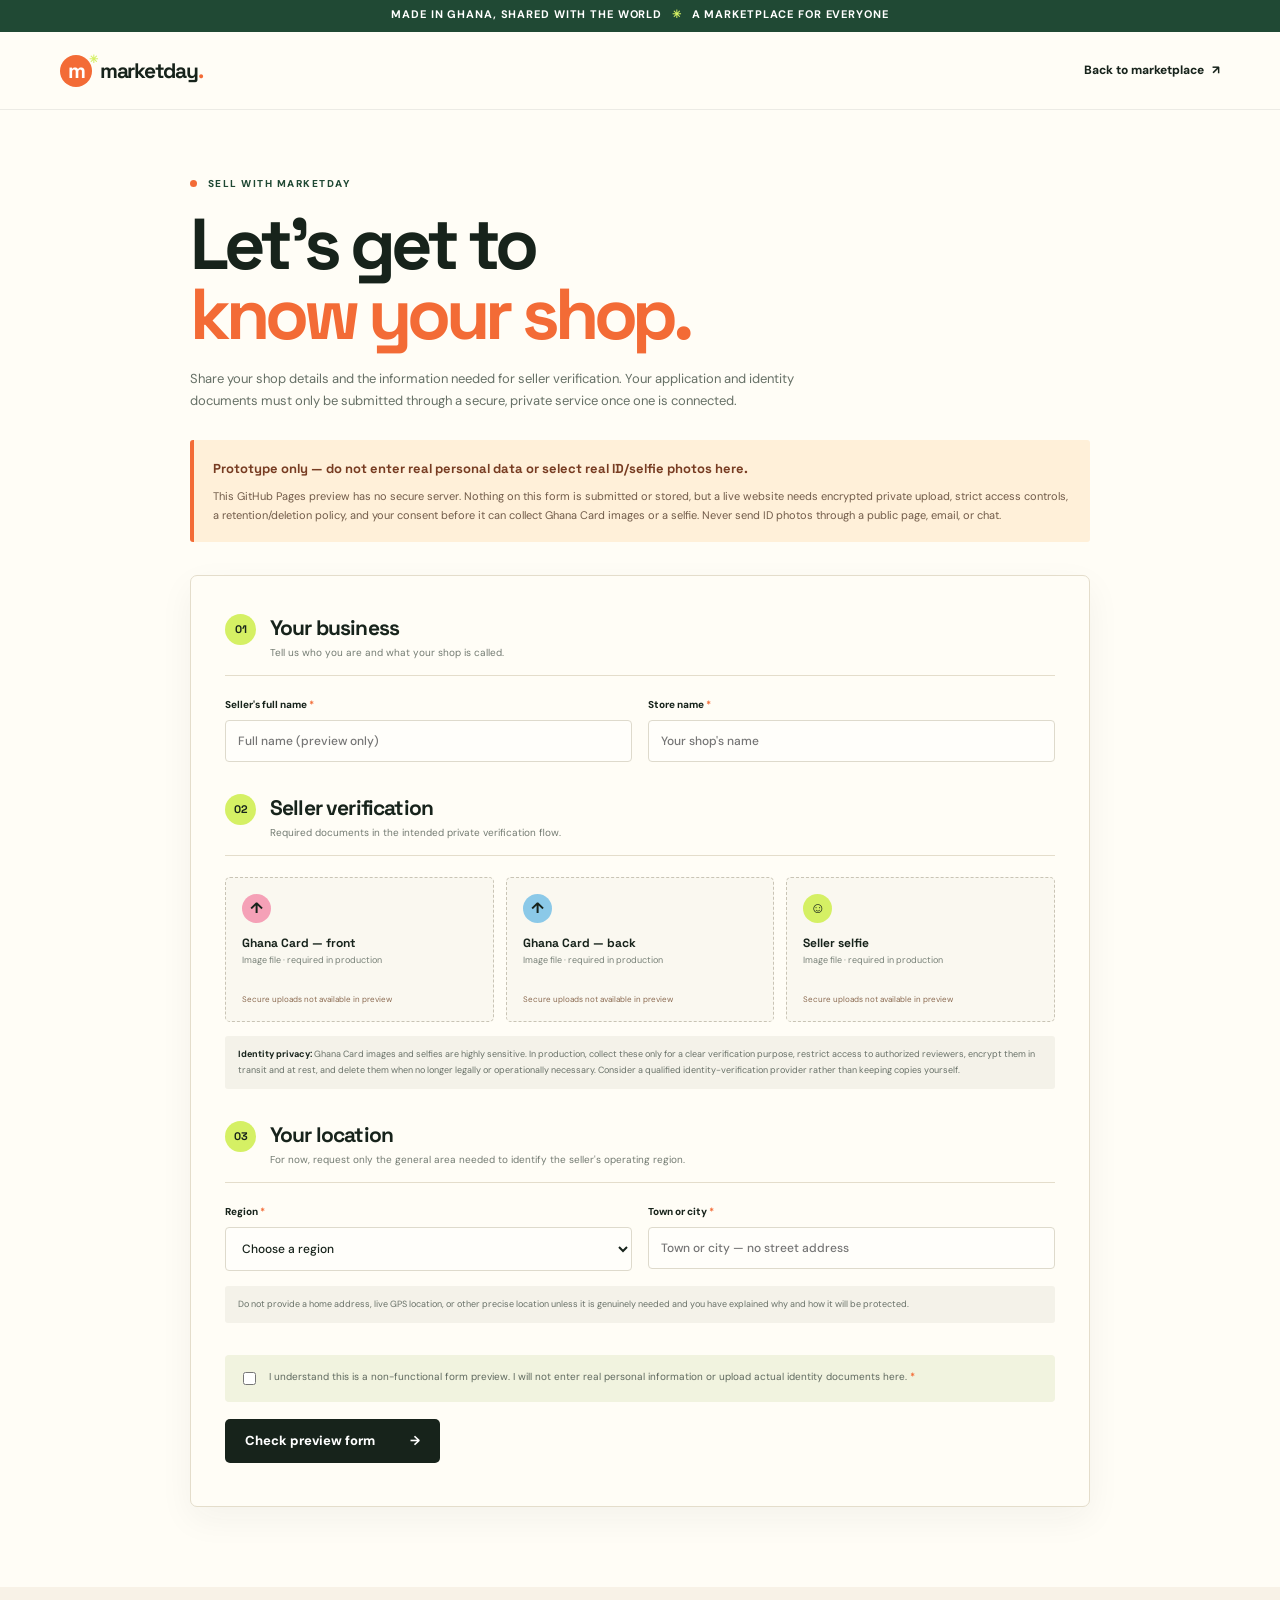
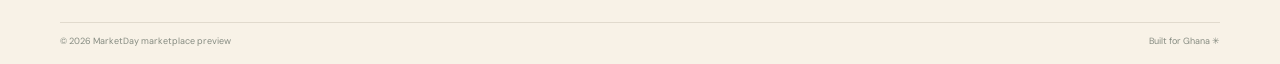
==== seller-application.html @ 26b89ad7 "Add privacy-conscious seller application form preview" ====
<!doctype html>
<html lang="en">
<head>
  <meta charset="utf-8">
  <meta name="viewport" content="width=device-width, initial-scale=1">
  <meta name="theme-color" content="#fbf2df">
  <meta name="description" content="Seller application form preview for MarketDay Ghana.">
  <title>Apply as a seller — MarketDay</title>
  <link rel="preconnect" href="https://fonts.googleapis.com">
  <link rel="preconnect" href="https://fonts.gstatic.com" crossorigin>
  <link href="https://fonts.googleapis.com/css2?family=DM+Sans:wght@400;500;600;700;800&family=Space+Grotesk:wght@500;600;700&display=swap" rel="stylesheet">
  <link rel="stylesheet" href="styles.css">
  <link rel="stylesheet" href="seller-application.css">
</head>
<body>
  <div class="announcement">Made in Ghana, shared with the world <span aria-hidden="true">✳</span> A marketplace for everyone</div>
  <header class="site-header">
    <a class="brand" href="index.html" aria-label="MarketDay home"><span class="brand-mark">m<span>✳</span></span><span>marketday<span class="brand-dot">.</span></span></a>
    <a class="text-link" href="index.html#seller-tools">Back to marketplace <span aria-hidden="true">↗</span></a>
  </header>
  <main class="seller-apply page-wrap">
    <div class="seller-apply-heading">
      <p class="eyebrow"><span class="eyebrow-dot"></span> SELL WITH MARKETDAY</p>
      <h1>Let's get to<br><span>know your shop.</span></h1>
      <p>Share your shop details and the information needed for seller verification. Your application and identity documents must only be submitted through a secure, private service once one is connected.</p>
    </div>

    <aside class="privacy-warning" role="note">
      <strong>Prototype only — do not enter real personal data or select real ID/selfie photos here.</strong>
      <p>This GitHub Pages preview has no secure server. Nothing on this form is submitted or stored, but a live website needs encrypted private upload, strict access controls, a retention/deletion policy, and your consent before it can collect Ghana Card images or a selfie. Never send ID photos through a public page, email, or chat.</p>
    </aside>

    <form class="seller-form" id="seller-application-form">
      <div class="form-section-title"><span>01</span><div><h2>Your business</h2><p>Tell us who you are and what your shop is called.</p></div></div>
      <div class="form-fields two-columns">
        <label for="seller-full-name">Seller's full name <span>*</span><input id="seller-full-name" name="fullName" required maxlength="120" autocomplete="name" placeholder="Full name (preview only)"></label>
        <label for="seller-store-name">Store name <span>*</span><input id="seller-store-name" name="storeName" required maxlength="100" placeholder="Your shop's name"></label>
      </div>

      <div class="form-section-title"><span>02</span><div><h2>Seller verification</h2><p>Required documents in the intended private verification flow.</p></div></div>
      <div class="document-grid">
        <label class="upload-field" for="ghana-card-front"><span class="upload-icon">↑</span><strong>Ghana Card — front</strong><small>Image file · required in production</small><input type="file" id="ghana-card-front" name="ghanaCardFront" accept="image/*" disabled><span class="upload-state">Secure uploads not available in preview</span></label>
        <label class="upload-field" for="ghana-card-back"><span class="upload-icon">↑</span><strong>Ghana Card — back</strong><small>Image file · required in production</small><input type="file" id="ghana-card-back" name="ghanaCardBack" accept="image/*" disabled><span class="upload-state">Secure uploads not available in preview</span></label>
        <label class="upload-field" for="seller-selfie"><span class="upload-icon">☺</span><strong>Seller selfie</strong><small>Image file · required in production</small><input type="file" id="seller-selfie" name="selfie" accept="image/*" disabled><span class="upload-state">Secure uploads not available in preview</span></label>
      </div>
      <p class="data-minimization"><strong>Identity privacy:</strong> Ghana Card images and selfies are highly sensitive. In production, collect these only for a clear verification purpose, restrict access to authorized reviewers, encrypt them in transit and at rest, and delete them when no longer legally or operationally necessary. Consider a qualified identity-verification provider rather than keeping copies yourself.</p>

      <div class="form-section-title location-title"><span>03</span><div><h2>Your location</h2><p>For now, request only the general area needed to identify the seller's operating region.</p></div></div>
      <div class="form-fields two-columns">
        <label for="seller-region">Region <span>*</span><select id="seller-region" name="region" required><option value="">Choose a region</option><option>Ahafo</option><option>Ashanti</option><option>Bono</option><option>Bono East</option><option>Central</option><option>Eastern</option><option>Greater Accra</option><option>North East</option><option>Northern</option><option>Oti</option><option>Savannah</option><option>Upper East</option><option>Upper West</option><option>Volta</option><option>Western</option><option>Western North</option></select></label>
        <label for="seller-town">Town or city <span>*</span><input id="seller-town" name="town" required maxlength="100" autocomplete="address-level2" placeholder="Town or city — no street address"></label>
      </div>
      <p class="location-note">Do not provide a home address, live GPS location, or other precise location unless it is genuinely needed and you have explained why and how it will be protected.</p>

      <label class="consent-row"><input type="checkbox" id="seller-consent" required><span>I understand this is a non-functional form preview. I will not enter real personal information or upload actual identity documents here. <b>*</b></span></label>
      <button class="button button-dark seller-submit" type="submit">Check preview form <span aria-hidden="true">→</span></button>
      <p class="seller-form-status" id="seller-form-status" role="status" aria-live="polite"></p>
    </form>
  </main>
  <footer class="site-footer seller-apply-footer"><div class="footer-bottom"><span>© 2026 MarketDay marketplace preview</span><span>Built for Ghana ✳</span></div></footer>
  <script src="seller-application.js"></script>
</body>
</html>
---- styles.css ----
@import url('https://fonts.googleapis.com/css2?family=DM+Sans:wght@400;500;600;700;800&family=Space+Grotesk:wght@500;600;700&display=swap');
:root{--ink:#17231b;--cream:#fbf2df;--paper:#fffdf6;--orange:#f36b36;--lime:#d5f064;--pink:#f5a1b7;--blue:#8bc9e8;--green:#204934;--muted:#6d766d;--line:#e4ddcb;--heading:'Space Grotesk',sans-serif;--body:'DM Sans',sans-serif}*{box-sizing:border-box}html{scroll-behavior:smooth;scroll-padding-top:90px}body{margin:0;background:var(--paper);color:var(--ink);font-family:var(--body);font-size:15px;line-height:1.55}button,input,select,textarea{font:inherit}button,a{-webkit-tap-highlight-color:transparent}a{color:inherit;text-decoration:none}.page-wrap{width:min(1160px,calc(100% - 64px));margin-inline:auto}.announcement{min-height:32px;background:var(--green);color:white;text-align:center;padding:6px 16px;font-size:11px;letter-spacing:.08em;font-weight:700;text-transform:uppercase}.announcement span{color:var(--lime);padding:0 6px}.site-header{height:78px;padding:0 max(calc((100vw - 1160px)/2),32px);display:flex;align-items:center;justify-content:space-between;background:var(--paper);position:sticky;top:0;z-index:5;border-bottom:1px solid rgba(23,35,27,.08)}.brand{font:700 21px var(--heading);display:inline-flex;align-items:center;gap:8px;letter-spacing:-.06em}.brand-mark{background:var(--orange);color:white;border-radius:50%;width:32px;height:32px;display:grid;place-items:center;font:700 21px var(--heading);letter-spacing:-.1em;position:relative}.brand-mark span{font-size:11px;color:var(--lime);position:absolute;right:-4px;top:-3px}.brand-dot{color:var(--orange)}.main-nav{display:flex;gap:35px;font-size:13px;font-weight:700}.main-nav a:hover,.text-link:hover,.footer-links a:hover{color:var(--orange)}.button{border:0;border-radius:5px;padding:14px 20px;display:inline-flex;align-items:center;justify-content:center;gap:23px;font-size:13px;line-height:1.2;font-weight:800;cursor:pointer;transition:transform .2s,background .2s}.button:hover{transform:translateY(-2px)}.button-dark{background:var(--ink);color:white}.button-dark:hover{background:var(--green)}.button-light{background:var(--lime);color:var(--ink)}.header-cta{padding:11px 15px;gap:12px;font-size:12px}.hero{min-height:560px;display:grid;grid-template-columns:1fr .92fr;align-items:center;gap:25px;padding-top:48px;padding-bottom:50px}.hero-copy{padding:20px 0}.eyebrow{font-size:10px;font-weight:800;letter-spacing:.15em;margin:0 0 17px;color:var(--green)}.eyebrow-dot{display:inline-block;width:7px;height:7px;border-radius:50%;background:var(--orange);margin-right:7px}.hero h1,.section-heading h2,.how-heading h2,.promoter-copy h2,.seller-copy h2,.community-cta h2{font:700 clamp(46px,6.2vw,77px)/.99 var(--heading);letter-spacing:-.07em;margin:0}.hero h1 span,.section-heading h2 span,.how-heading h2 span,.promoter-copy h2 span,.seller-copy h2 span,.community-cta h2 span{color:var(--orange)}.hero-intro{max-width:440px;color:#586359;font-size:16px;line-height:1.75;margin:21px 0 25px}.hero-actions{display:flex;align-items:center;gap:23px}.text-link{font-size:12px;font-weight:800;display:inline-flex;align-items:center;gap:8px}.hero-proof{display:flex;align-items:center;gap:13px;margin-top:35px}.avatar-stack{display:flex;padding-left:4px}.avatar-stack span{width:30px;height:30px;margin-left:-4px;border:2px solid var(--paper);border-radius:50%;background:var(--pink);display:grid;place-items:center;font-size:8px;font-weight:800}.avatar-stack span:nth-child(2){background:var(--lime)}.avatar-stack span:nth-child(3){background:var(--blue)}.avatar-stack span:nth-child(4){background:var(--orange);color:white}.hero-proof p{font-size:10px;line-height:1.5;color:var(--muted);margin:0}.hero-proof strong{color:var(--ink);font-size:11px}.hero-art{height:450px;max-width:500px;width:100%;margin-left:auto;background:#f9ad55;position:relative;overflow:hidden;border-radius:48% 48% 7px 7px;isolation:isolate}.hero-art:before{content:'';position:absolute;inset:30px 26px 0;background:#f8cb77;border-radius:48% 48% 0 0}.art-sun{position:absolute;width:118px;height:118px;border-radius:50%;background:var(--pink);top:52px;right:76px}.art-bag{position:absolute;z-index:2;width:195px;height:213px;background:var(--orange);left:calc(50% - 98px);top:161px;border-radius:14px 14px 34px 34px;transform:rotate(-5deg);box-shadow:10px 12px 0 rgba(68,62,29,.12)}.bag-handle{position:absolute;width:89px;height:63px;border:12px solid #9d432b;border-bottom:0;border-radius:50px 50px 0 0;left:53px;top:-47px}.bag-face{position:absolute;color:#f8d76e;font-size:56px;font-weight:bold;top:36px;left:65px}.bag-label{position:absolute;bottom:22px;left:0;right:0;text-align:center;font:700 18px/.9 var(--heading);letter-spacing:.07em;color:#fff4d1}.art-card{position:absolute;z-index:3;top:150px;left:30px;width:105px;height:100px;background:var(--green);border-radius:7px;transform:rotate(-12deg);color:white;padding:13px;font:700 13px/1.05 var(--heading)}.card-spark{display:block;color:var(--lime);font-size:22px;text-align:right}.art-pot{position:absolute;z-index:3;bottom:39px;left:34px;width:105px;height:130px}.pot-body{position:absolute;bottom:0;left:14px;width:77px;height:74px;background:#d95a38;border-radius:12px 12px 28px 28px}.pot-body:before{content:'';position:absolute;width:82px;height:13px;border-radius:50%;background:#a94731;top:-4px;left:-3px}.pot-leaf{position:absolute;width:17px;height:62px;background:var(--green);border-radius:100% 0 100% 0;bottom:65px;left:45px;transform-origin:bottom}.leaf-a{transform:rotate(-38deg)}.leaf-b{transform:rotate(0)}.leaf-c{transform:rotate(38deg)}.art-note{position:absolute;z-index:3;font:700 13px/1.08 var(--heading);letter-spacing:.06em;color:var(--green)}.note-one{right:25px;top:87px;transform:rotate(8deg)}.note-one span{font-size:20px;color:var(--orange)}.note-two{right:32px;bottom:67px;transform:rotate(-8deg);color:#873f2a}.note-two span{font-size:20px;color:var(--green)}.floating-tag{position:absolute;z-index:4;right:25px;bottom:30px;background:var(--lime);padding:9px 13px;font-size:9px;font-weight:700;line-height:1.1;transform:rotate(6deg);box-shadow:3px 4px 0 rgba(23,35,27,.1)}.floating-tag b{font-size:12px}.art-star{position:absolute;color:white;z-index:3}.star-one{font-size:25px;top:46px;left:60px}.star-two{font-size:21px;right:90px;bottom:132px;color:var(--orange)}.ticker{overflow:hidden;background:var(--lime);height:45px;display:flex;align-items:center;white-space:nowrap}.ticker div{font:700 12px var(--heading);letter-spacing:.12em;word-spacing:5px;animation:marquee 35s linear infinite}.ticker span{color:var(--orange);padding:0 10px}@keyframes marquee{to{transform:translateX(-30%)}}.market-section{padding-top:96px;padding-bottom:93px}.section-heading{display:flex;align-items:end;justify-content:space-between}.section-heading h2{font-size:48px}.section-heading .eyebrow{margin-bottom:13px}.desktop-link{margin-bottom:7px}.category-row{display:flex;gap:9px;overflow-x:auto;margin:27px 0 24px;padding-bottom:5px}.category{white-space:nowrap;border:1px solid var(--line);border-radius:30px;background:transparent;padding:9px 14px;font-size:11px;font-weight:700;color:#5a625b;cursor:pointer}.category.active,.category:hover{background:var(--ink);color:white;border-color:var(--ink)}.product-grid{display:grid;grid-template-columns:repeat(4,1fr);gap:17px}.product-card{min-width:0}.product-image{height:245px;border-radius:6px;position:relative;overflow:hidden;display:flex;align-items:center;justify-content:center}.image-kente{background:#e8c456}.product-badge{position:absolute;z-index:1;top:12px;left:12px;padding:5px 8px;background:var(--paper);font-size:8px;font-weight:800;letter-spacing:.08em;border-radius:2px}.badge-lime{background:var(--lime)}.badge-pink{background:#ffcad4}.fabric-art{height:170px;width:145px;background:repeating-linear-gradient(0deg,#ea603d 0 14px,#f5d252 14px 29px,#244f36 29px 43px,#ef9a37 43px 55px);border:6px solid #f8e9ba;border-radius:7px 7px 24px 24px;box-shadow:9px 10px 0 rgba(79,55,17,.13);display:grid;place-content:center;text-align:center;font:700 17px var(--heading);color:#fff3d4;transform:rotate(-7deg);letter-spacing:.08em}.fabric-art small{font-size:9px;letter-spacing:0}.image-spark{position:absolute;right:30px;top:39px;color:#fff;font-size:29px}.image-ceramic{background:#bce0d4;gap:13px;align-items:end;padding-bottom:35px}.vase{position:relative;background:#e67649;box-shadow:7px 7px 0 rgba(28,78,59,.12)}.vase:before{content:'';position:absolute;top:-17px;left:30%;width:40%;height:24px;background:inherit;border-radius:8px 8px 0 0}.vase-one{width:75px;height:125px;border-radius:23px 23px 30px 30px;transform:rotate(-4deg)}.vase-two{width:67px;height:91px;border-radius:18px 18px 28px 28px;background:#f3cb62;transform:rotate(5deg)}.ceramic-sun{position:absolute;top:29px;right:31px;color:#fff4d6;font-size:37px}.image-body{background:#f5acb8}.bottle{width:93px;height:151px;background:#be5f34;border-radius:11px 11px 15px 15px;position:absolute;left:35%;top:58px;box-shadow:8px 9px 0 rgba(109,49,38,.14);display:grid;place-items:center}.bottle:before{content:'';position:absolute;width:35px;height:25px;top:-25px;left:29px;background:#434b35;border-radius:5px 5px 0 0}.bottle span{text-align:center;color:#fff1c8;font:700 15px/1.1 var(--heading);letter-spacing:.07em}.bottle small{font:500 9px var(--body);letter-spacing:.1em}.body-flower{position:absolute;right:32px;top:73px;font-size:42px;color:var(--orange)}.body-copy{position:absolute;left:13px;bottom:17px;font:700 9px/1.1 var(--heading);letter-spacing:.09em;color:#873f2a;transform:rotate(-8deg)}.image-spice{background:#9e4d35}.spice-jar{position:relative;width:110px;height:138px;background:#f1bf4a;border-radius:9px 9px 18px 18px;box-shadow:8px 9px 0 rgba(48,24,17,.2);display:grid;place-items:center;margin-top:25px}.jar-lid{position:absolute;top:-18px;width:118px;height:22px;background:#3d4933;border-radius:5px}.jar-label{background:#fff1d2;width:83px;text-align:center;padding:14px 4px;color:#9e4d35;font:700 15px var(--heading);transform:rotate(-3deg)}.jar-label small{font-size:9px}.pepper{position:absolute;color:#edca5a;font-size:30px}.pepper-one{left:32px;top:48px}.pepper-two{right:30px;bottom:35px}.product-meta{display:flex;justify-content:space-between;gap:8px;align-items:start;padding:13px 0 8px}.shop-name{font-size:9px;letter-spacing:.08em;text-transform:uppercase;font-weight:800;color:#798174;margin:0 0 4px}.product-meta h3{font:700 14px var(--heading);margin:0;letter-spacing:-.03em}.product-meta>strong{font-size:12px;white-space:nowrap;padding-top:12px}.share-product{background:transparent;border:0;padding:4px 0;color:var(--orange);font-size:15px;font-weight:700;cursor:pointer}.share-product span{color:#717a70;font-size:10px;font-weight:700;margin-left:4px}.demo-note{font-size:10px;color:#7a8179;margin:17px 0 0}.demo-note span{color:var(--orange)}.how-section{background:#f8f2e7;padding:82px 0 86px}.how-inner{display:grid;grid-template-columns:.75fr 1.7fr;gap:66px;align-items:center}.how-heading h2{font-size:48px}.how-heading>p:last-child{font-size:13px;color:var(--muted);max-width:260px;line-height:1.7;margin-top:17px}.steps{display:grid;grid-template-columns:repeat(3,1fr);gap:16px}.steps article{position:relative;border-top:1px solid #dcd5c7;padding:22px 10px 0 0}.step-number{font-size:9px;color:#8f968d;font-weight:800;letter-spacing:.08em}.step-icon{width:43px;height:43px;border-radius:50%;display:grid;place-items:center;margin:15px 0 14px;font-size:22px}.icon-shop{background:var(--pink)}.icon-seller{background:var(--lime)}.icon-promote{background:var(--blue)}.steps h3{font:700 16px var(--heading);margin:0 0 8px}.steps p{font-size:11px;color:#6b746b;line-height:1.7;min-height:55px;margin:0 0 11px}.steps a{font-size:10px;font-weight:800;color:var(--green)}.promoter-section{display:grid;grid-template-columns:1fr 1fr;gap:90px;align-items:center;padding-top:100px;padding-bottom:100px}.promoter-visual{height:390px;background:#b9dbe8;position:relative;overflow:hidden;border-radius:50% 50% 7px 7px;max-width:435px;width:100%;display:grid;place-items:center}.promo-circle{width:238px;height:238px;background:var(--orange);border-radius:50%;display:grid;place-items:center;text-align:center;color:#fff2d6;font:700 37px/.95 var(--heading);letter-spacing:-.06em;transform:rotate(-8deg);box-shadow:12px 12px 0 rgba(27,65,57,.1)}.promo-circle b{position:absolute;color:var(--lime);font-size:45px;right:32px;bottom:27px}.promo-scribble{position:absolute;z-index:1;right:30px;top:63px;color:var(--green);font:700 16px/1.1 var(--heading);transform:rotate(9deg)}.promo-spark{position:absolute;left:34px;top:101px;font-size:35px;color:white}.promo-star{position:absolute;right:68px;bottom:48px;color:var(--orange);font-size:27px}.promo-sticker{position:absolute;left:18px;bottom:48px;background:var(--lime);padding:11px 14px;font:700 11px/1.1 var(--heading);transform:rotate(-9deg);box-shadow:4px 5px 0 rgba(27,65,57,.12)}.promoter-copy h2{font-size:49px}.promoter-copy>p:not(.eyebrow):not(.fine-print){color:#646e65;line-height:1.75;font-size:13px;margin:18px 0 15px}.check-list{list-style:none;padding:0;margin:0 0 23px}.check-list li{font-size:11px;font-weight:600;margin:9px 0}.check-list li span{display:inline-grid;place-items:center;width:17px;height:17px;margin-right:8px;background:var(--lime);border-radius:50%;font-size:10px}.fine-print{font-size:9px;color:#81877e;line-height:1.6;margin:11px 0 0}.seller-section{background:#fbad56;padding:82px 0}.seller-inner{display:grid;grid-template-columns:1fr .8fr;gap:90px;align-items:center}.seller-copy .eyebrow{color:#75472d}.seller-copy h2{font-size:53px}.seller-copy h2 span{color:#fff7d9}.seller-copy>p:not(.eyebrow){color:#624a35;font-size:13px;line-height:1.8;max-width:440px;margin:18px 0 24px}.seller-points{display:flex;flex-direction:column;gap:10px}.seller-points span{font-size:9px;letter-spacing:.1em;font-weight:700;color:#7b5737}.seller-points b{font-size:11px;letter-spacing:0;color:var(--ink);margin-left:10px}.commission-card{background:var(--paper);padding:26px 28px;border-radius:6px;box-shadow:9px 11px 0 rgba(85,55,24,.13)}.commission-top{display:flex;justify-content:space-between;align-items:center;margin-bottom:18px}.commission-icon{width:32px;height:32px;display:grid;place-items:center;background:var(--lime);border-radius:50%;font-size:18px}.demo-pill{font-size:8px;font-weight:800;letter-spacing:.08em;color:#727a70;background:#f1eee5;padding:5px 8px;border-radius:20px}.commission-card h3{font:700 21px var(--heading);margin:0 0 19px}.commission-card label,.application-dialog label{display:block;font-size:10px;font-weight:800;margin:14px 0 6px}.commission-card select,.application-dialog input,.application-dialog select,.application-dialog textarea{width:100%;border:1px solid #dedacc;background:#fffefa;border-radius:4px;padding:11px;font-size:12px;color:var(--ink);outline:none}.commission-card select:focus,.application-dialog input:focus,.application-dialog select:focus,.application-dialog textarea:focus{border-color:var(--green);box-shadow:0 0 0 2px rgba(32,73,52,.1)}.rate-input{display:flex;border:1px solid #dedacc;border-radius:4px;overflow:hidden;background:#fffefa}.rate-input input{border:0;padding:10px;font-size:15px;font-weight:700;outline:none;width:100%;background:transparent}.rate-input span{padding:8px 12px;font-weight:700;color:var(--muted)}.rate-summary{display:flex;justify-content:space-between;align-items:center;background:#f1f3df;padding:11px 13px;margin-top:16px;border-radius:4px;font-size:10px;color:#646b5b}.rate-summary strong{font:700 15px var(--heading);color:var(--green)}.save-offer{width:100%;margin-top:15px;justify-content:space-between}.community-cta{background:var(--green);color:white;padding:36px 42px;margin-top:85px;margin-bottom:85px;position:relative;display:flex;justify-content:space-between;align-items:center;overflow:hidden}.community-cta .eyebrow{color:var(--lime);font-size:9px}.community-cta h2{font-size:38px}.community-cta h2 span{color:var(--lime)}.community-cta .button{position:relative;z-index:1}.cta-spark{position:absolute;font-size:170px;color:rgba(255,255,255,.07);right:290px;top:-58px}.site-footer{background:#f8f2e7;padding:35px max(calc((100vw - 1160px)/2),32px) 15px}.footer-main{display:flex;align-items:flex-start;gap:50px;padding-bottom:30px}.footer-brand{font-size:18px}.footer-brand .brand-mark{width:28px;height:28px;font-size:18px}.footer-main>p{font-size:10px;color:#717970;line-height:1.7;margin:0 auto 0 0}.footer-links{display:flex;gap:20px;font-size:10px;font-weight:700}.footer-bottom{border-top:1px solid #e1dacd;padding-top:12px;display:flex;justify-content:space-between;color:#858b81;font-size:9px}.application-dialog{border:0;border-radius:8px;padding:32px;width:min(460px,calc(100% - 30px));max-height:90vh;overflow:auto;background:var(--paper);color:var(--ink);box-shadow:0 25px 90px rgba(10,20,12,.3)}.application-dialog::backdrop{background:rgba(14,27,19,.65);backdrop-filter:blur(3px)}.application-dialog h2{font:700 32px var(--heading);letter-spacing:-.05em;margin:0}.dialog-intro{font-size:12px;color:#6b746b;margin:8px 0 17px}.dialog-close{position:absolute;right:16px;top:12px;border:0;background:transparent;font-size:28px;cursor:pointer;color:#70786f}.application-dialog textarea{resize:vertical}.form-privacy{font-size:9px;color:#7b8179;line-height:1.5;background:#f5f1e7;padding:9px;border-radius:4px}.form-submit{width:100%;justify-content:space-between;margin-top:6px}.form-message{font-size:11px;font-weight:700;color:var(--green);margin-bottom:0}.toast{position:fixed;bottom:22px;left:50%;transform:translate(-50%,20px);background:var(--ink);color:white;padding:11px 16px;border-radius:5px;font-size:11px;opacity:0;pointer-events:none;transition:all .2s;z-index:10}.toast.show{opacity:1;transform:translate(-50%,0)}.product-card[hidden]{display:none}
@media(max-width:900px){.hero{min-height:490px}.hero-art{height:390px}.art-bag{transform:scale(.88) rotate(-5deg);transform-origin:center top;top:146px}.product-image{height:205px}.how-inner{grid-template-columns:1fr;gap:25px}.how-heading{max-width:520px}.promoter-section{gap:45px}.seller-inner{gap:45px}.steps p{min-height:70px}}
@media(max-width:650px){.page-wrap{width:calc(100% - 36px)}.announcement{font-size:9px}.site-header{height:64px;padding:0 18px}.brand{font-size:18px}.brand-mark{width:28px;height:28px;font-size:19px}.main-nav{display:none}.header-cta{padding:10px 12px}.hero{grid-template-columns:1fr;padding-top:31px;gap:26px}.hero-copy{padding:10px 0 0}.hero h1{font-size:58px}.hero-intro{font-size:14px;max-width:400px}.hero-actions{gap:15px;flex-wrap:wrap}.hero-actions .button{padding:13px 15px}.hero-proof{margin-top:25px}.hero-art{height:340px;width:min(100%,410px);margin:0 auto}.art-bag{top:127px;transform:scale(.78) rotate(-5deg)}.art-card{top:120px;left:17px;transform:scale(.84) rotate(-12deg);transform-origin:top left}.art-pot{transform:scale(.8);transform-origin:bottom left;bottom:23px;left:17px}.note-one{right:17px;top:64px;font-size:11px}.note-two{right:17px;bottom:52px;font-size:11px}.art-sun{width:95px;height:95px;top:38px;right:56px}.floating-tag{right:14px;bottom:19px}.market-section{padding-top:66px;padding-bottom:65px}.section-heading h2{font-size:37px}.section-heading .eyebrow{font-size:9px}.desktop-link{display:none}.category-row{margin-top:19px}.category{font-size:10px;padding:8px 12px}.product-grid{grid-template-columns:repeat(2,minmax(0,1fr));gap:22px 12px}.product-image{height:clamp(155px,48vw,235px)}.product-meta h3{font-size:12px}.product-meta>strong{font-size:10px}.how-section{padding:61px 0}.how-inner{gap:28px}.how-heading h2{font-size:42px}.steps{grid-template-columns:1fr;gap:19px}.steps article{display:grid;grid-template-columns:42px 1fr;column-gap:13px;padding-top:14px}.step-number{grid-row:1/4;padding-top:4px}.step-icon{grid-column:2;grid-row:1;width:35px;height:35px;margin:0 0 9px}.steps h3,.steps p,.steps a{grid-column:2}.steps h3{font-size:14px}.steps p{min-height:0;margin-bottom:7px}.promoter-section{grid-template-columns:1fr;gap:34px;padding-top:65px;padding-bottom:65px}.promoter-visual{height:315px;max-width:390px;margin:auto}.promo-circle{width:195px;height:195px;font-size:32px}.promo-scribble{top:46px;right:19px}.promo-sticker{left:10px;bottom:35px}.promoter-copy h2{font-size:43px}.promoter-copy>p:not(.eyebrow):not(.fine-print){font-size:12px}.seller-section{padding:58px 0}.seller-inner{grid-template-columns:1fr;gap:28px}.seller-copy h2{font-size:45px}.commission-card{padding:23px 20px}.community-cta{margin-top:60px;margin-bottom:60px;padding:28px 22px;display:block}.community-cta h2{font-size:31px}.community-cta .button{margin-top:20px}.cta-spark{right:8px;font-size:110px;top:-25px}.site-footer{padding:28px 18px 14px}.footer-main{display:grid;grid-template-columns:1fr 1fr;gap:18px}.footer-main>p{margin:0}.footer-links{grid-column:1/-1;flex-wrap:wrap;gap:12px 20px}.footer-bottom{font-size:8px}.application-dialog{padding:28px 22px}.application-dialog h2{font-size:28px}}
@media(prefers-reduced-motion:reduce){*,*::before,*::after{scroll-behavior:auto!important;animation-duration:.01ms!important;animation-iteration-count:1!important;transition-duration:.01ms!important}}
---- seller-application.css ----
.seller-apply{padding-top:66px;padding-bottom:80px;max-width:900px}.seller-apply-heading{max-width:650px;margin-bottom:27px}.seller-apply-heading h1{font:700 clamp(46px,7vw,72px)/.98 var(--heading);letter-spacing:-.07em;margin:0}.seller-apply-heading h1 span{color:var(--orange)}.seller-apply-heading>p:last-child{max-width:620px;color:#667066;font-size:13px;line-height:1.75;margin:18px 0 0}.privacy-warning{padding:17px 19px;background:#fff0d9;border-left:4px solid var(--orange);border-radius:3px;margin:25px 0 33px}.privacy-warning strong{font:700 13px var(--heading);color:#773c22}.privacy-warning p{font-size:11px;line-height:1.7;color:#715b49;margin:7px 0 0}.seller-form{background:#fffdf6;border:1px solid var(--line);border-radius:7px;padding:31px 34px;box-shadow:0 12px 35px rgba(34,48,35,.05)}.form-section-title{display:flex;align-items:flex-start;gap:14px;padding-bottom:15px;border-bottom:1px solid var(--line);margin:7px 0 21px}.form-section-title>span{display:grid;place-items:center;flex:0 0 31px;height:31px;border-radius:50%;background:var(--lime);font:700 11px var(--heading)}.form-section-title h2{font:700 21px var(--heading);letter-spacing:-.04em;margin:0}.form-section-title p{font-size:10px;color:#737b72;margin:4px 0 0}.form-fields{display:grid;gap:16px;margin-bottom:32px}.two-columns{grid-template-columns:repeat(2,minmax(0,1fr))}.form-fields label{font-size:10px;font-weight:800}.form-fields label>span{color:var(--orange)}.form-fields input,.form-fields select{display:block;width:100%;margin-top:7px;padding:12px;border:1px solid #dedacc;border-radius:4px;background:#fffefa;color:var(--ink);font:500 12px var(--body)}.form-fields input:focus,.form-fields select:focus{outline:2px solid rgba(32,73,52,.16);border-color:var(--green)}.document-grid{display:grid;grid-template-columns:repeat(3,minmax(0,1fr));gap:12px;margin:0 0 14px}.upload-field{min-height:145px;border:1px dashed #c9c4b5;border-radius:5px;background:#faf8f0;padding:16px;display:flex;flex-direction:column;align-items:flex-start;position:relative}.upload-icon{display:grid;place-items:center;width:29px;height:29px;border-radius:50%;background:var(--pink);font-weight:800;margin-bottom:12px}.upload-field:nth-child(2) .upload-icon{background:var(--blue)}.upload-field:nth-child(3) .upload-icon{background:var(--lime)}.upload-field strong{font:700 12px var(--heading)}.upload-field small{font-size:9px;color:#778077;margin-top:3px}.upload-field input{position:absolute;width:1px;height:1px;opacity:0;pointer-events:none}.upload-state{font-size:8px;color:#8b6a51;margin-top:auto;padding-top:10px}.data-minimization,.location-note{font-size:9px;line-height:1.7;color:#687168;background:#f4f2e9;padding:11px 13px;border-radius:3px;margin:12px 0 32px}.data-minimization strong{color:var(--ink)}.location-title{margin-top:0}.location-note{margin-top:-17px}.consent-row{display:flex;align-items:flex-start;gap:10px;font-size:10px;line-height:1.65;color:#5e685e;padding:14px;background:#f1f3df;border-radius:4px;margin:8px 0 17px}.consent-row input{accent-color:var(--green);margin-top:3px}.consent-row b{color:var(--orange)}.seller-submit{min-width:215px;justify-content:space-between}.seller-form-status{font-size:10px;font-weight:700;color:var(--green);margin:12px 0 0}.seller-apply-footer{margin-top:0}.seller-apply-footer .footer-bottom{max-width:1160px;margin:auto}
@media(max-width:650px){.seller-apply{padding-top:42px;padding-bottom:55px}.seller-apply-heading h1{font-size:52px}.seller-form{padding:23px 18px}.two-columns{grid-template-columns:1fr;gap:12px}.document-grid{grid-template-columns:1fr}.upload-field{min-height:125px}.form-section-title h2{font-size:19px}.seller-submit{width:100%}.privacy-warning{padding:14px}}
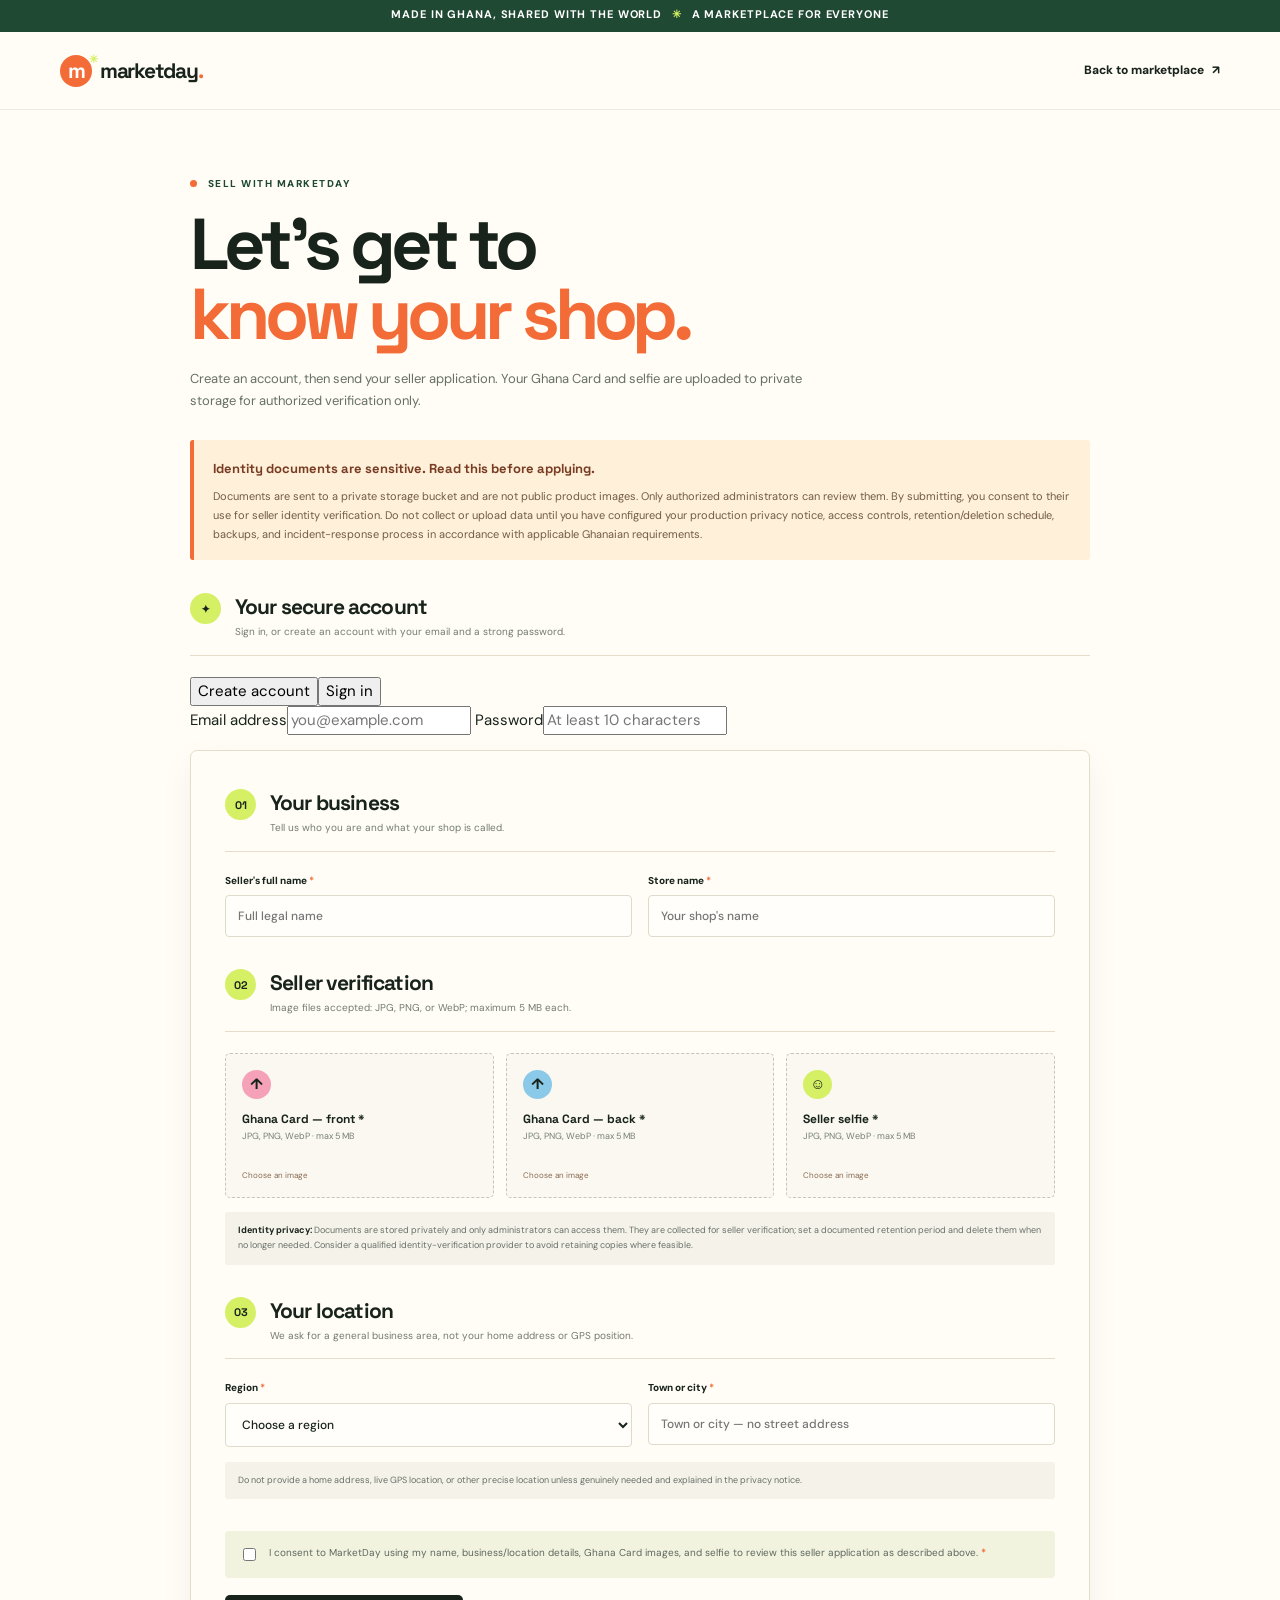
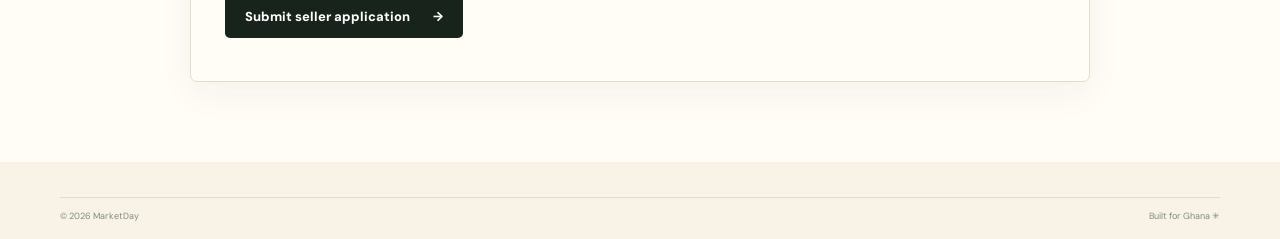
==== commit 950b4203: "Add Supabase seller application backend and private database storage" ====
--- a/seller-application.html
+++ b/seller-application.html
@@ -4,7 +4,7 @@
   <meta charset="utf-8">
   <meta name="viewport" content="width=device-width, initial-scale=1">
   <meta name="theme-color" content="#fbf2df">
-  <meta name="description" content="Seller application form preview for MarketDay Ghana.">
+  <meta name="description" content="Apply to sell on MarketDay Ghana.">
   <title>Apply as a seller — MarketDay</title>
   <link rel="preconnect" href="https://fonts.googleapis.com">
   <link rel="preconnect" href="https://fonts.gstatic.com" crossorigin>
@@ -22,42 +22,45 @@
     <div class="seller-apply-heading">
       <p class="eyebrow"><span class="eyebrow-dot"></span> SELL WITH MARKETDAY</p>
       <h1>Let's get to<br><span>know your shop.</span></h1>
-      <p>Share your shop details and the information needed for seller verification. Your application and identity documents must only be submitted through a secure, private service once one is connected.</p>
+      <p>Create an account, then send your seller application. Your Ghana Card and selfie are uploaded to private storage for authorized verification only.</p>
     </div>
-
     <aside class="privacy-warning" role="note">
-      <strong>Prototype only — do not enter real personal data or select real ID/selfie photos here.</strong>
-      <p>This GitHub Pages preview has no secure server. Nothing on this form is submitted or stored, but a live website needs encrypted private upload, strict access controls, a retention/deletion policy, and your consent before it can collect Ghana Card images or a selfie. Never send ID photos through a public page, email, or chat.</p>
+      <strong>Identity documents are sensitive. Read this before applying.</strong>
+      <p>Documents are sent to a private storage bucket and are not public product images. Only authorized administrators can review them. By submitting, you consent to their use for seller identity verification. Do not collect or upload data until you have configured your production privacy notice, access controls, retention/deletion schedule, backups, and incident-response process in accordance with applicable Ghanaian requirements.</p>
     </aside>
-
+    <section class="account-panel" aria-labelledby="account-title">
+      <div class="form-section-title"><span>✦</span><div><h2 id="account-title">Your secure account</h2><p>Sign in, or create an account with your email and a strong password.</p></div></div>
+      <div class="account-mode" role="group" aria-label="Account action"><button type="button" class="mode-button active" data-mode="signup">Create account</button><button type="button" class="mode-button" data-mode="signin">Sign in</button></div>
+      <label class="account-label" for="account-email">Email address<input id="account-email" type="email" autocomplete="email" required maxlength="254" placeholder="you@example.com"></label>
+      <label class="account-label" for="account-password">Password<input id="account-password" type="password" autocomplete="new-password" required minlength="10" maxlength="128" placeholder="At least 10 characters"></label>
+      <p class="account-status" id="account-status" role="status" aria-live="polite"></p>
+    </section>
     <form class="seller-form" id="seller-application-form">
       <div class="form-section-title"><span>01</span><div><h2>Your business</h2><p>Tell us who you are and what your shop is called.</p></div></div>
       <div class="form-fields two-columns">
-        <label for="seller-full-name">Seller's full name <span>*</span><input id="seller-full-name" name="fullName" required maxlength="120" autocomplete="name" placeholder="Full name (preview only)"></label>
+        <label for="seller-full-name">Seller's full name <span>*</span><input id="seller-full-name" name="fullName" required maxlength="120" autocomplete="name" placeholder="Full legal name"></label>
         <label for="seller-store-name">Store name <span>*</span><input id="seller-store-name" name="storeName" required maxlength="100" placeholder="Your shop's name"></label>
       </div>
-
-      <div class="form-section-title"><span>02</span><div><h2>Seller verification</h2><p>Required documents in the intended private verification flow.</p></div></div>
+      <div class="form-section-title"><span>02</span><div><h2>Seller verification</h2><p>Image files accepted: JPG, PNG, or WebP; maximum 5 MB each.</p></div></div>
       <div class="document-grid">
-        <label class="upload-field" for="ghana-card-front"><span class="upload-icon">↑</span><strong>Ghana Card — front</strong><small>Image file · required in production</small><input type="file" id="ghana-card-front" name="ghanaCardFront" accept="image/*" disabled><span class="upload-state">Secure uploads not available in preview</span></label>
-        <label class="upload-field" for="ghana-card-back"><span class="upload-icon">↑</span><strong>Ghana Card — back</strong><small>Image file · required in production</small><input type="file" id="ghana-card-back" name="ghanaCardBack" accept="image/*" disabled><span class="upload-state">Secure uploads not available in preview</span></label>
-        <label class="upload-field" for="seller-selfie"><span class="upload-icon">☺</span><strong>Seller selfie</strong><small>Image file · required in production</small><input type="file" id="seller-selfie" name="selfie" accept="image/*" disabled><span class="upload-state">Secure uploads not available in preview</span></label>
+        <label class="upload-field" for="ghana-card-front"><span class="upload-icon">↑</span><strong>Ghana Card — front <span>*</span></strong><small>JPG, PNG, WebP · max 5 MB</small><input type="file" id="ghana-card-front" name="ghanaCardFront" accept="image/jpeg,image/png,image/webp" required><span class="upload-state" data-file-status="ghana-card-front">Choose an image</span></label>
+        <label class="upload-field" for="ghana-card-back"><span class="upload-icon">↑</span><strong>Ghana Card — back <span>*</span></strong><small>JPG, PNG, WebP · max 5 MB</small><input type="file" id="ghana-card-back" name="ghanaCardBack" accept="image/jpeg,image/png,image/webp" required><span class="upload-state" data-file-status="ghana-card-back">Choose an image</span></label>
+        <label class="upload-field" for="seller-selfie"><span class="upload-icon">☺</span><strong>Seller selfie <span>*</span></strong><small>JPG, PNG, WebP · max 5 MB</small><input type="file" id="seller-selfie" name="selfie" accept="image/jpeg,image/png,image/webp" required><span class="upload-state" data-file-status="seller-selfie">Choose an image</span></label>
       </div>
-      <p class="data-minimization"><strong>Identity privacy:</strong> Ghana Card images and selfies are highly sensitive. In production, collect these only for a clear verification purpose, restrict access to authorized reviewers, encrypt them in transit and at rest, and delete them when no longer legally or operationally necessary. Consider a qualified identity-verification provider rather than keeping copies yourself.</p>
-
-      <div class="form-section-title location-title"><span>03</span><div><h2>Your location</h2><p>For now, request only the general area needed to identify the seller's operating region.</p></div></div>
+      <p class="data-minimization"><strong>Identity privacy:</strong> Documents are stored privately and only administrators can access them. They are collected for seller verification; set a documented retention period and delete them when no longer needed. Consider a qualified identity-verification provider to avoid retaining copies where feasible.</p>
+      <div class="form-section-title location-title"><span>03</span><div><h2>Your location</h2><p>We ask for a general business area, not your home address or GPS position.</p></div></div>
       <div class="form-fields two-columns">
         <label for="seller-region">Region <span>*</span><select id="seller-region" name="region" required><option value="">Choose a region</option><option>Ahafo</option><option>Ashanti</option><option>Bono</option><option>Bono East</option><option>Central</option><option>Eastern</option><option>Greater Accra</option><option>North East</option><option>Northern</option><option>Oti</option><option>Savannah</option><option>Upper East</option><option>Upper West</option><option>Volta</option><option>Western</option><option>Western North</option></select></label>
         <label for="seller-town">Town or city <span>*</span><input id="seller-town" name="town" required maxlength="100" autocomplete="address-level2" placeholder="Town or city — no street address"></label>
       </div>
-      <p class="location-note">Do not provide a home address, live GPS location, or other precise location unless it is genuinely needed and you have explained why and how it will be protected.</p>
-
-      <label class="consent-row"><input type="checkbox" id="seller-consent" required><span>I understand this is a non-functional form preview. I will not enter real personal information or upload actual identity documents here. <b>*</b></span></label>
-      <button class="button button-dark seller-submit" type="submit">Check preview form <span aria-hidden="true">→</span></button>
+      <p class="location-note">Do not provide a home address, live GPS location, or other precise location unless genuinely needed and explained in the privacy notice.</p>
+      <label class="consent-row"><input type="checkbox" id="seller-consent" name="consent" required><span>I consent to MarketDay using my name, business/location details, Ghana Card images, and selfie to review this seller application as described above. <b>*</b></span></label>
+      <button class="button button-dark seller-submit" id="seller-submit" type="submit">Submit seller application <span aria-hidden="true">→</span></button>
       <p class="seller-form-status" id="seller-form-status" role="status" aria-live="polite"></p>
     </form>
   </main>
-  <footer class="site-footer seller-apply-footer"><div class="footer-bottom"><span>© 2026 MarketDay marketplace preview</span><span>Built for Ghana ✳</span></div></footer>
-  <script src="seller-application.js"></script>
+  <footer class="site-footer seller-apply-footer"><div class="footer-bottom"><span>© 2026 MarketDay</span><span>Built for Ghana ✳</span></div></footer>
+  <script src="supabase-config.js"></script>
+  <script type="module" src="seller-application.js"></script>
 </body>
 </html>
